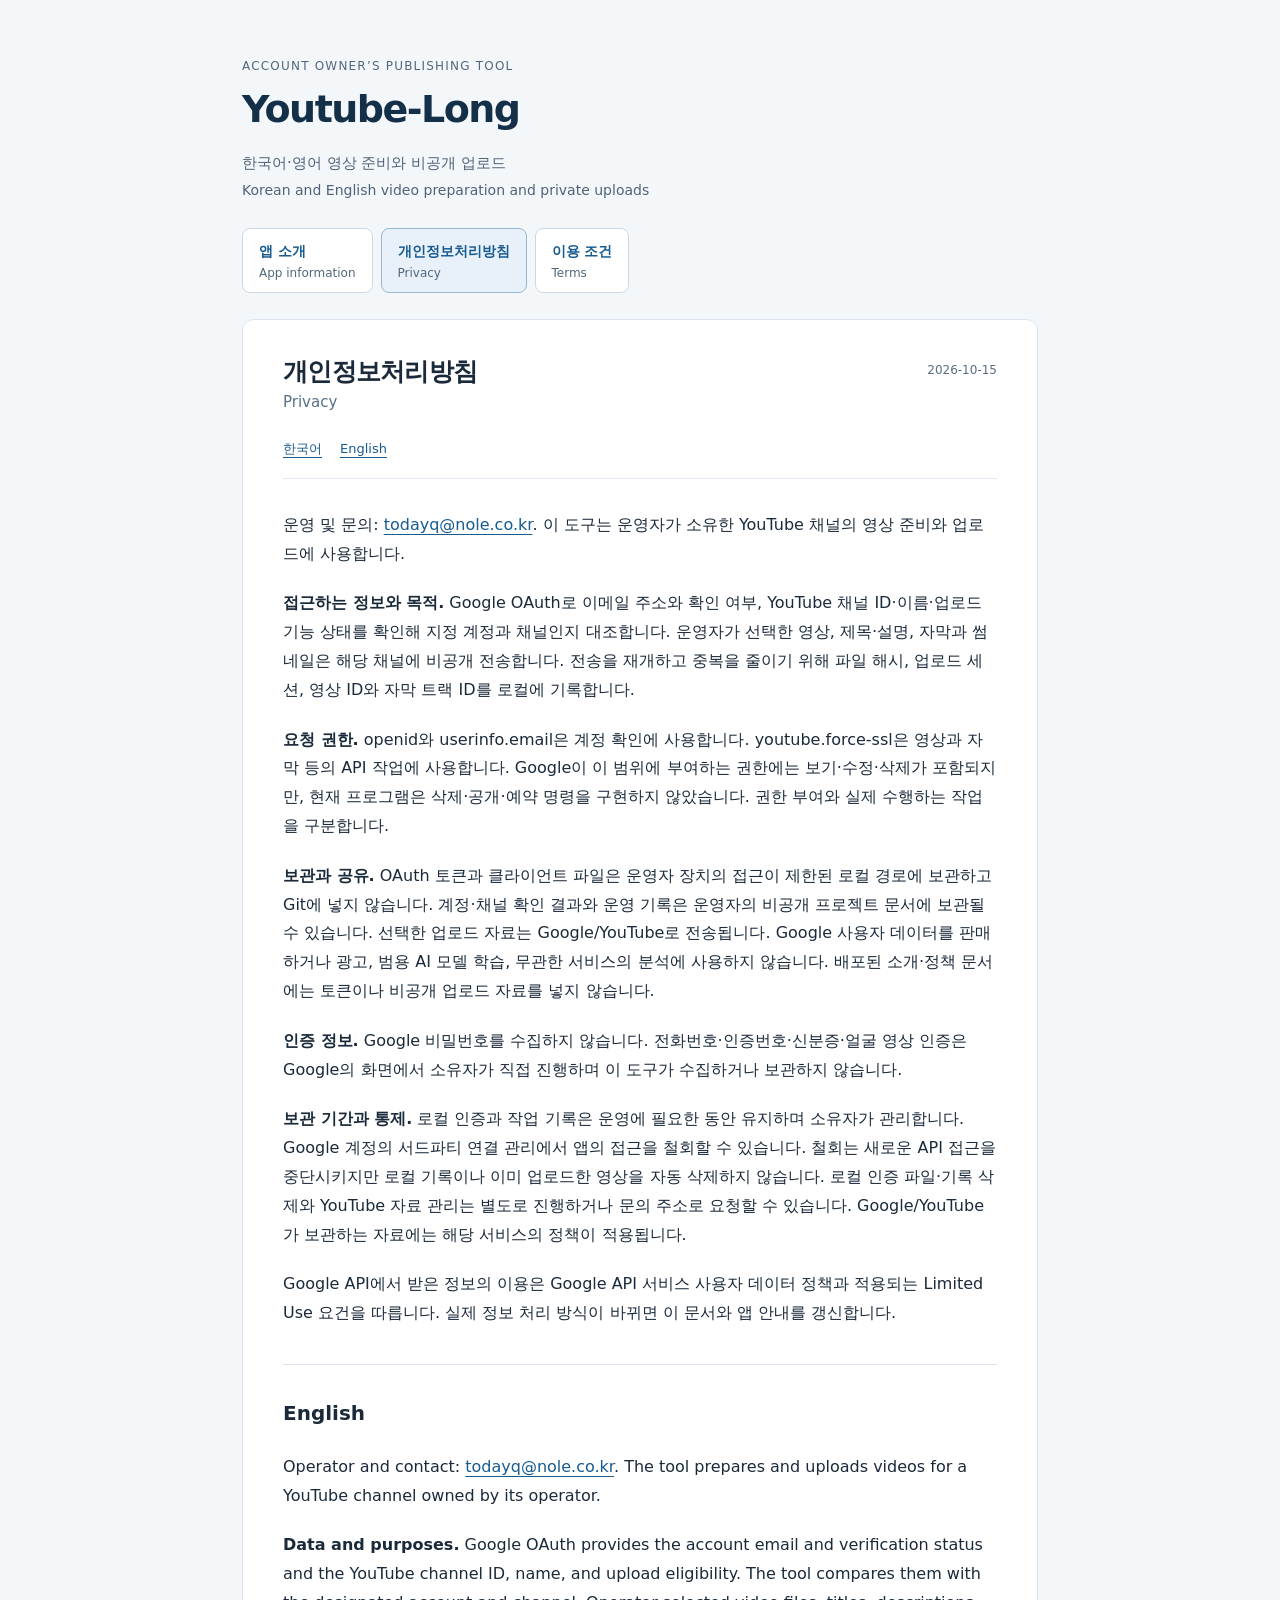
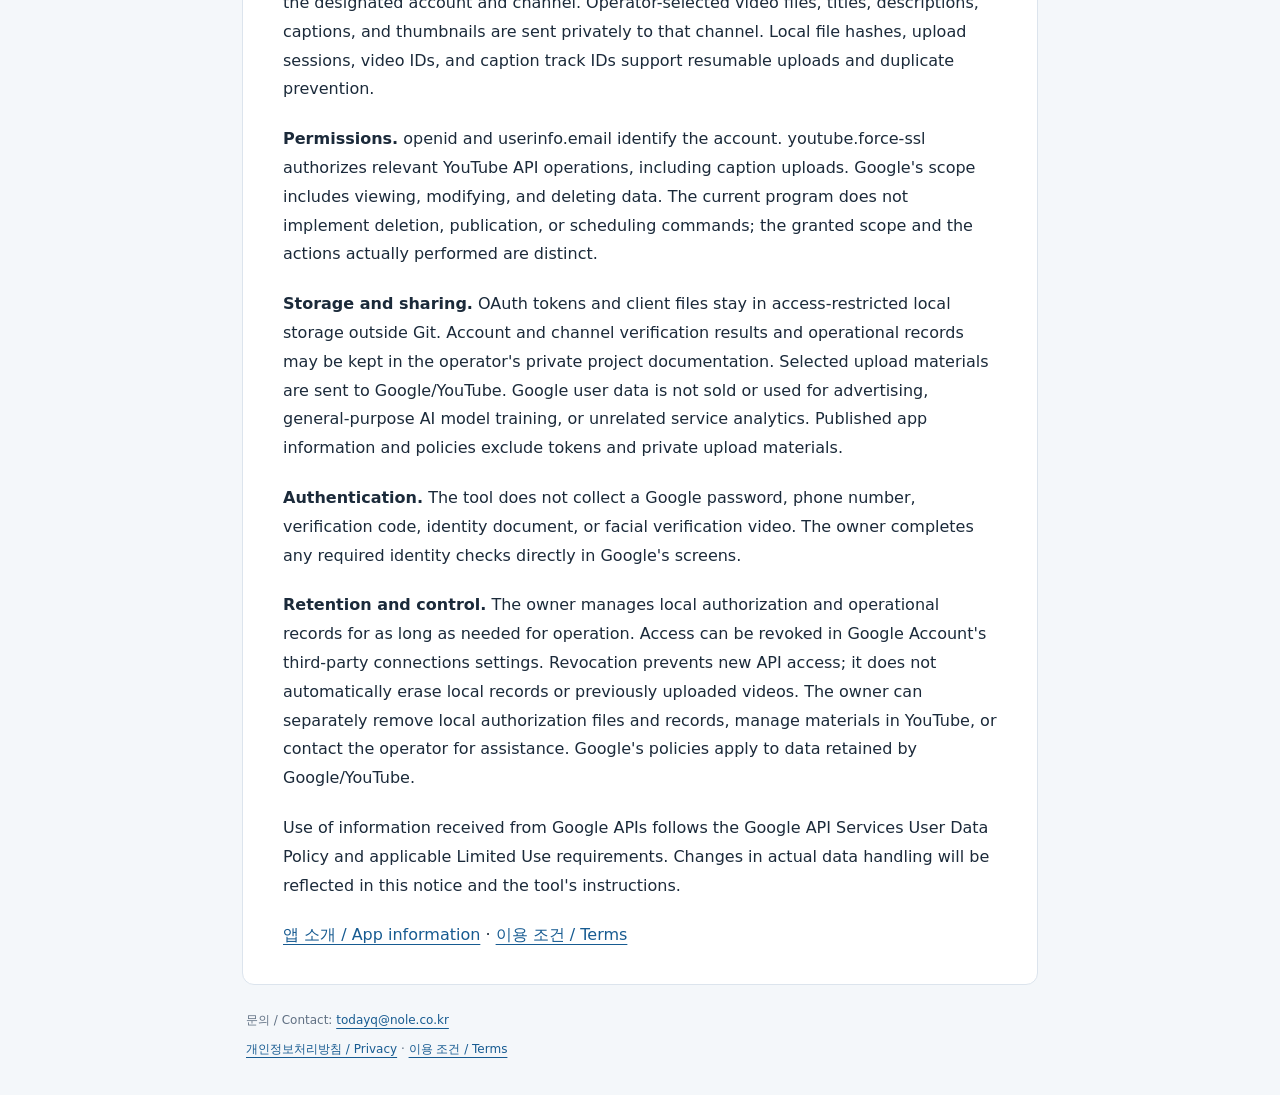
==== privacy.html @ 9e6e05d3 "Publish approved bilingual app privacy and terms pages" ====
<!doctype html>
<html lang="ko">
<head>
  <meta charset="utf-8">
  <meta name="viewport" content="width=device-width,initial-scale=1">
  <meta name="description" content="Youtube-Long 앱 소개, 개인정보처리방침 및 이용 조건. App information, privacy and terms.">
  <meta http-equiv="Content-Security-Policy" content="default-src 'none'; style-src 'self'; base-uri 'none'; form-action 'none'">
  <title>Youtube-Long · 개인정보처리방침 / Privacy</title>
  <link rel="stylesheet" href="styles.css">
</head>
<body>
  <a class="skip" href="#content">본문으로 / Skip to content</a>
  <div class="page">
    <header>
      <p class="eyebrow" lang="en">Account owner’s publishing tool</p>
      <a class="brand" href="index.html">Youtube-Long</a>
      <p class="intro">한국어·영어 영상 준비와 비공개 업로드<br><span lang="en">Korean and English video preparation and private uploads</span></p>
      <nav aria-label="문서 / Documents"><a href="index.html">앱 소개<span lang="en">App information</span></a>
<a href="privacy.html" aria-current="page">개인정보처리방침<span lang="en">Privacy</span></a>
<a href="terms.html">이용 조건<span lang="en">Terms</span></a></nav>
    </header>
    <main id="content">
      <div class="document-heading"><h1>개인정보처리방침<span lang="en">Privacy</span></h1><p class="date">2026-10-15</p></div>
      <div class="language-nav"><a href="#korean" lang="ko">한국어</a><a href="#english" lang="en">English</a></div>
      <section id="korean" lang="ko" aria-label="한국어"><p>운영 및 문의: <a href="mailto:todayq@nole.co.kr">todayq@nole.co.kr</a>. 이 도구는 운영자가 소유한 YouTube 채널의 영상 준비와 업로드에 사용합니다.</p>
<p><strong>접근하는 정보와 목적.</strong> Google OAuth로 이메일 주소와 확인 여부, YouTube 채널 ID·이름·업로드 기능 상태를 확인해 지정 계정과 채널인지 대조합니다. 운영자가 선택한 영상, 제목·설명, 자막과 썸네일은 해당 채널에 비공개 전송합니다. 전송을 재개하고 중복을 줄이기 위해 파일 해시, 업로드 세션, 영상 ID와 자막 트랙 ID를 로컬에 기록합니다.</p>
<p><strong>요청 권한.</strong> openid와 userinfo.email은 계정 확인에 사용합니다. youtube.force-ssl은 영상과 자막 등의 API 작업에 사용합니다. Google이 이 범위에 부여하는 권한에는 보기·수정·삭제가 포함되지만, 현재 프로그램은 삭제·공개·예약 명령을 구현하지 않았습니다. 권한 부여와 실제 수행하는 작업을 구분합니다.</p>
<p><strong>보관과 공유.</strong> OAuth 토큰과 클라이언트 파일은 운영자 장치의 접근이 제한된 로컬 경로에 보관하고 Git에 넣지 않습니다. 계정·채널 확인 결과와 운영 기록은 운영자의 비공개 프로젝트 문서에 보관될 수 있습니다. 선택한 업로드 자료는 Google/YouTube로 전송됩니다. Google 사용자 데이터를 판매하거나 광고, 범용 AI 모델 학습, 무관한 서비스의 분석에 사용하지 않습니다. 배포된 소개·정책 문서에는 토큰이나 비공개 업로드 자료를 넣지 않습니다.</p>
<p><strong>인증 정보.</strong> Google 비밀번호를 수집하지 않습니다. 전화번호·인증번호·신분증·얼굴 영상 인증은 Google의 화면에서 소유자가 직접 진행하며 이 도구가 수집하거나 보관하지 않습니다.</p>
<p><strong>보관 기간과 통제.</strong> 로컬 인증과 작업 기록은 운영에 필요한 동안 유지하며 소유자가 관리합니다. Google 계정의 서드파티 연결 관리에서 앱의 접근을 철회할 수 있습니다. 철회는 새로운 API 접근을 중단시키지만 로컬 기록이나 이미 업로드한 영상을 자동 삭제하지 않습니다. 로컬 인증 파일·기록 삭제와 YouTube 자료 관리는 별도로 진행하거나 문의 주소로 요청할 수 있습니다. Google/YouTube가 보관하는 자료에는 해당 서비스의 정책이 적용됩니다.</p>
<p>Google API에서 받은 정보의 이용은 Google API 서비스 사용자 데이터 정책과 적용되는 Limited Use 요건을 따릅니다. 실제 정보 처리 방식이 바뀌면 이 문서와 앱 안내를 갱신합니다.</p>
</section>
      <section id="english" lang="en" aria-label="English"><h2>English</h2><p>Operator and contact: <a href="mailto:todayq@nole.co.kr">todayq@nole.co.kr</a>. The tool prepares and uploads videos for a YouTube channel owned by its operator.</p>
<p><strong>Data and purposes.</strong> Google OAuth provides the account email and verification status and the YouTube channel ID, name, and upload eligibility. The tool compares them with the designated account and channel. Operator-selected video files, titles, descriptions, captions, and thumbnails are sent privately to that channel. Local file hashes, upload sessions, video IDs, and caption track IDs support resumable uploads and duplicate prevention.</p>
<p><strong>Permissions.</strong> openid and userinfo.email identify the account. youtube.force-ssl authorizes relevant YouTube API operations, including caption uploads. Google&#39;s scope includes viewing, modifying, and deleting data. The current program does not implement deletion, publication, or scheduling commands; the granted scope and the actions actually performed are distinct.</p>
<p><strong>Storage and sharing.</strong> OAuth tokens and client files stay in access-restricted local storage outside Git. Account and channel verification results and operational records may be kept in the operator&#39;s private project documentation. Selected upload materials are sent to Google/YouTube. Google user data is not sold or used for advertising, general-purpose AI model training, or unrelated service analytics. Published app information and policies exclude tokens and private upload materials.</p>
<p><strong>Authentication.</strong> The tool does not collect a Google password, phone number, verification code, identity document, or facial verification video. The owner completes any required identity checks directly in Google&#39;s screens.</p>
<p><strong>Retention and control.</strong> The owner manages local authorization and operational records for as long as needed for operation. Access can be revoked in Google Account&#39;s third-party connections settings. Revocation prevents new API access; it does not automatically erase local records or previously uploaded videos. The owner can separately remove local authorization files and records, manage materials in YouTube, or contact the operator for assistance. Google&#39;s policies apply to data retained by Google/YouTube.</p>
<p>Use of information received from Google APIs follows the Google API Services User Data Policy and applicable Limited Use requirements. Changes in actual data handling will be reflected in this notice and the tool&#39;s instructions.</p>
<p><a href="index.html">앱 소개 / App information</a> · <a href="terms.html">이용 조건 / Terms</a></p>
</section>
    </main>
    <footer><p>문의 / Contact: <a href="mailto:todayq@nole.co.kr">todayq@nole.co.kr</a></p><p><a href="privacy.html">개인정보처리방침 / Privacy</a> · <a href="terms.html">이용 조건 / Terms</a></p></footer>
  </div>
</body>
</html>
---- styles.css ----
:root{color-scheme:light;font-family:-apple-system,BlinkMacSystemFont,"Apple SD Gothic Neo",system-ui,sans-serif;color:#1b2a3a;background:#f4f7fa;line-height:1.8;font-size:16px}*{box-sizing:border-box}body{margin:0}a{color:#175b91;text-underline-offset:4px}a:hover{color:#102f4c}a:focus-visible{outline:3px solid #3292cc;outline-offset:4px;border-radius:3px}.skip{position:absolute;left:16px;top:-80px;background:#fff;padding:12px;z-index:1}.skip:focus{top:12px}.page{max-width:860px;margin:auto;padding:56px 32px 28px}header{padding-bottom:26px}.eyebrow{margin:0 0 9px;color:#52677c;font-size:12px;letter-spacing:.1em;text-transform:uppercase}.brand{display:inline-block;font-size:38px;line-height:1.2;font-weight:750;color:#142f48;text-decoration:none;letter-spacing:-.04em}.intro{color:#506278;font-size:15px;margin:18px 0 24px}.intro span{font-size:14px}nav{display:flex;gap:8px;flex-wrap:wrap}nav a{display:block;padding:10px 16px;border:1px solid #ccd9e5;border-radius:8px;text-decoration:none;font-size:14px;font-weight:600;background:#fff}nav a span{display:block;font-size:12px;font-weight:400;color:#51677c;line-height:1.5}nav a[aria-current=page]{background:#e8f1f9;border-color:#97b7d2}main{background:#fff;border:1px solid #dce4ed;border-radius:12px;padding:34px 40px;overflow-wrap:anywhere}.document-heading{display:flex;align-items:flex-start;justify-content:space-between;gap:16px}h1{margin:0;font-size:25px;line-height:1.4;letter-spacing:-.03em}h1 span{display:block;font-size:15px;color:#587087;font-weight:400;letter-spacing:0;margin-top:3px}.date{font-size:12px;color:#5a6e82;margin:6px 0 0;white-space:nowrap}.language-nav{display:flex;gap:18px;font-size:13px;margin:24px 0 32px;padding-bottom:17px;border-bottom:1px solid #e2e8ef}p{margin:0 0 21px}ul{padding-left:24px;margin:0 0 22px}li{margin-bottom:7px}strong{font-weight:650}h2{font-size:20px;margin:0 0 22px}#english{border-top:1px solid #dce4ed;margin-top:36px;padding-top:30px}section{scroll-margin-top:24px}section>:last-child{margin-bottom:0}footer{padding:25px 4px 0;color:#607083;font-size:12px}footer p{margin:0 0 7px}@media(max-width:600px){.page{padding:30px 16px 22px}.brand{font-size:32px}.intro{font-size:14px}.intro span{font-size:12px}nav{gap:6px}nav a{padding:9px 11px;font-size:12px}nav a span{font-size:10px}main{padding:25px 21px}.document-heading{display:block}h1{font-size:23px}.date{margin-top:12px}.language-nav{margin-top:20px}section{font-size:15px;line-height:1.85}}
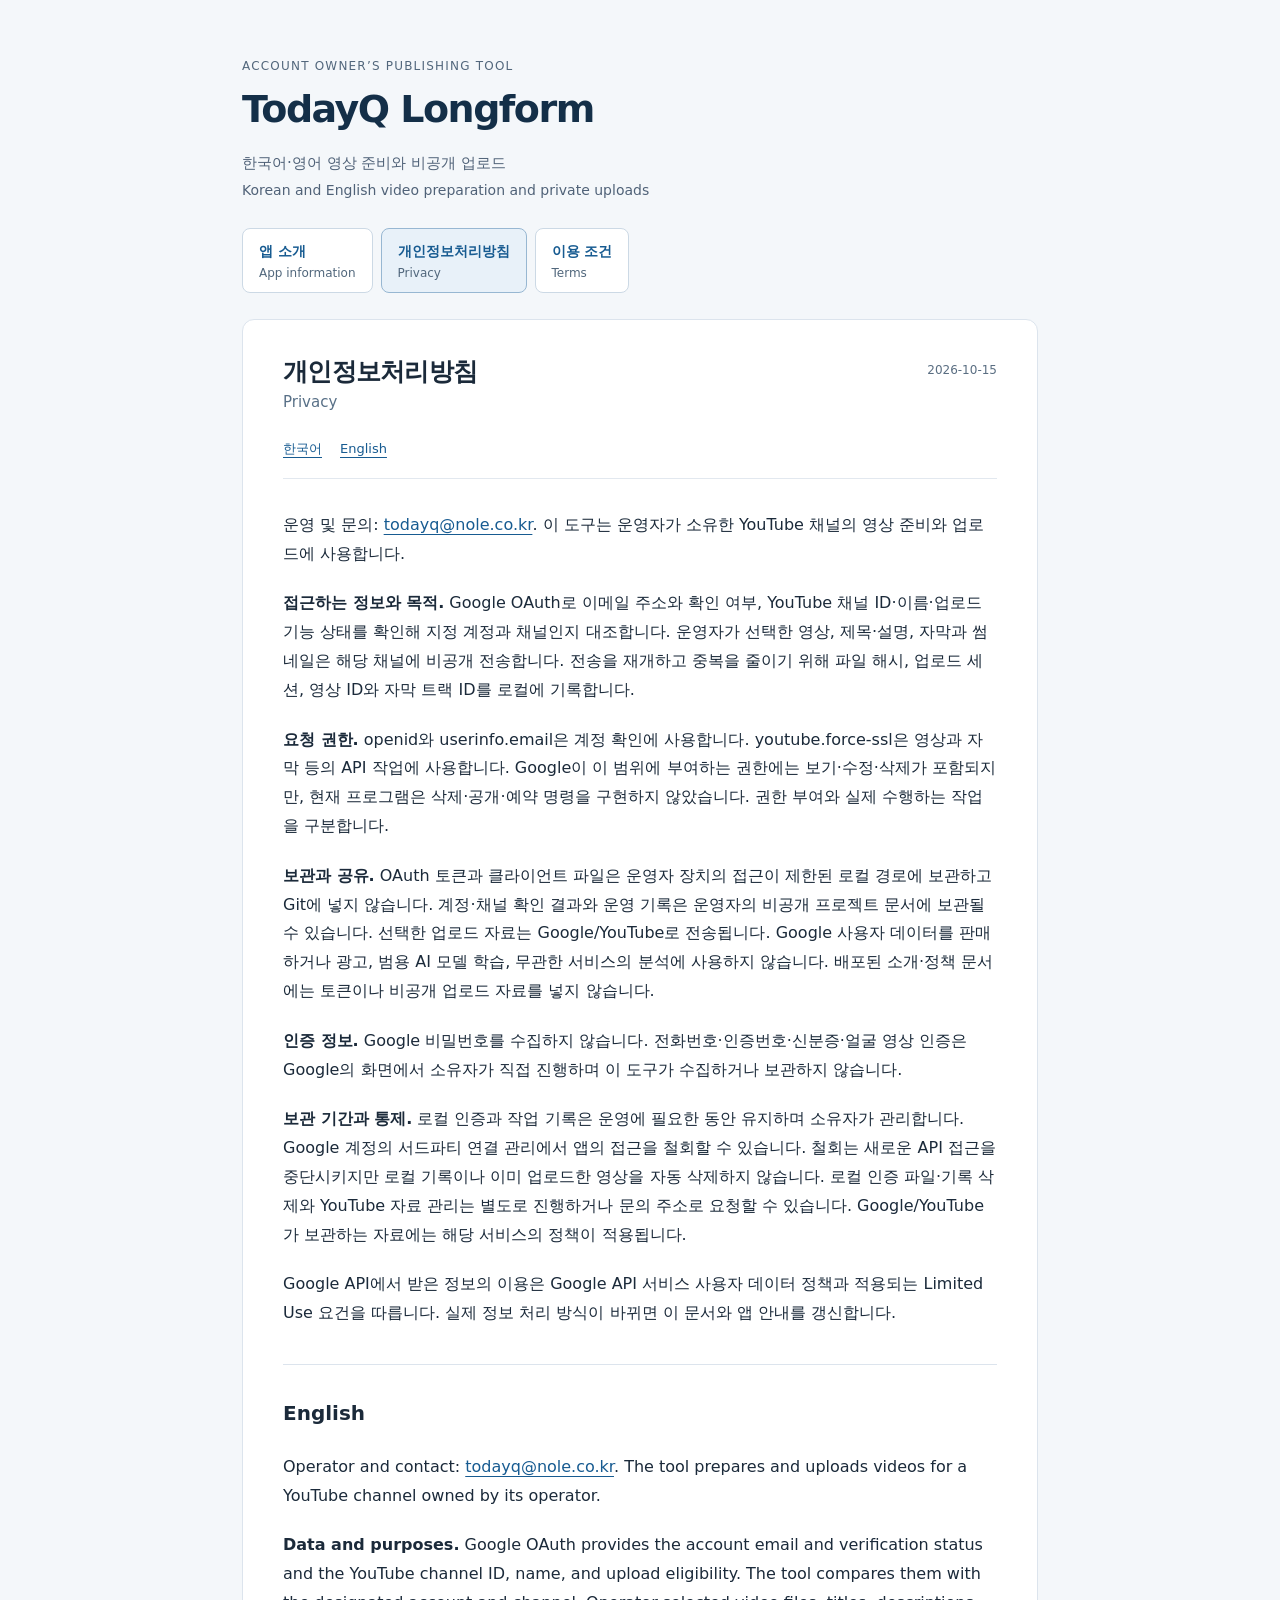
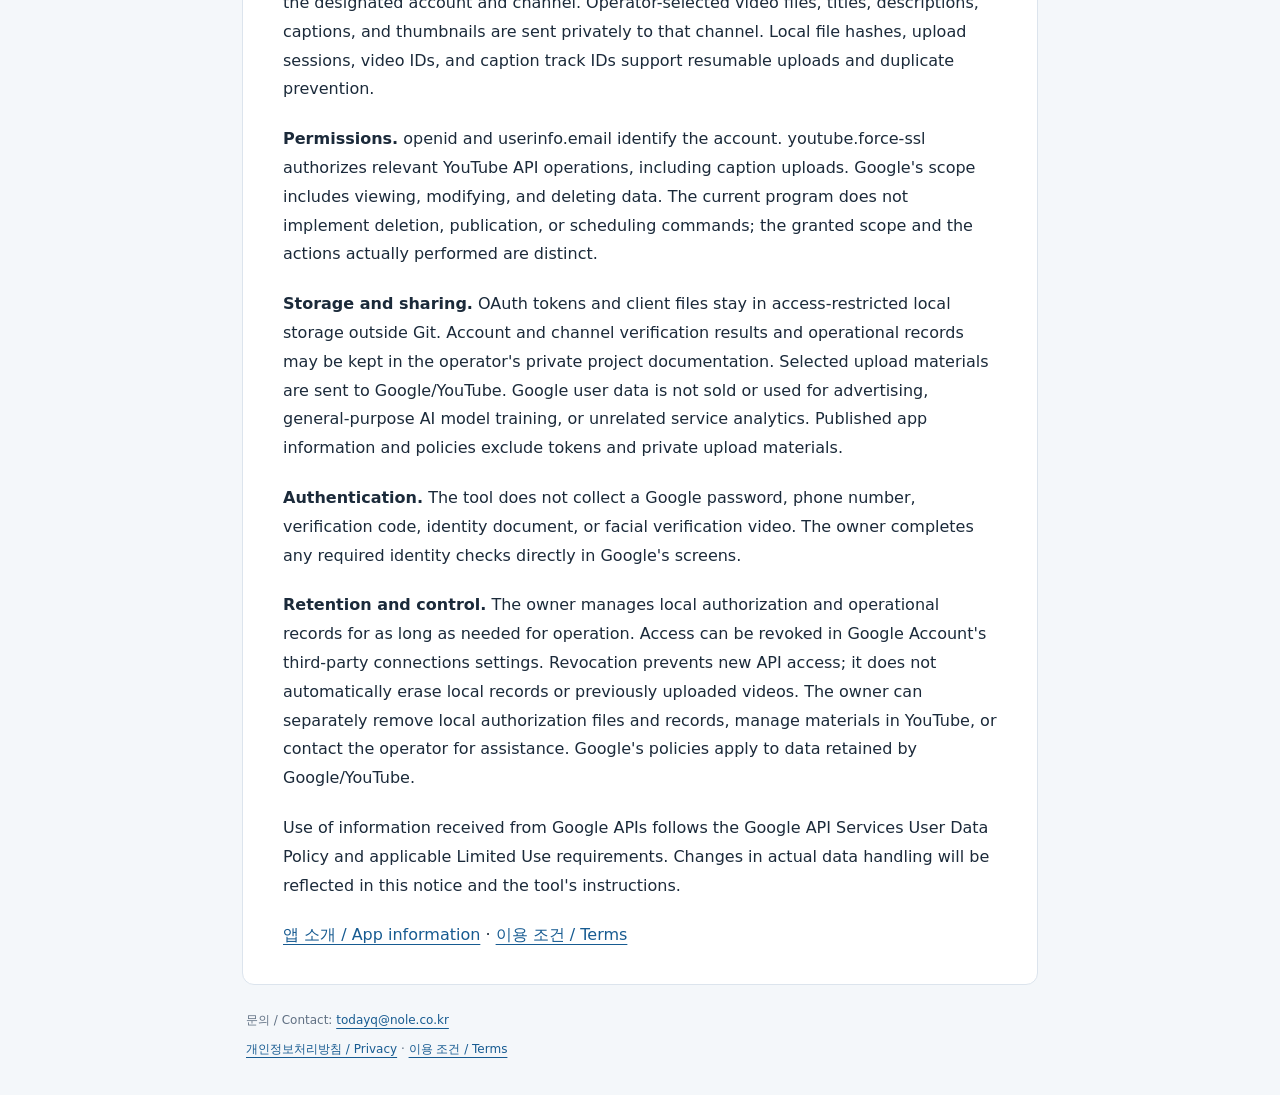
==== commit e96ed68a: "Align OAuth app display name with Google branding requirements" ====
--- a/privacy.html
+++ b/privacy.html
@@ -3,9 +3,9 @@
 <head>
   <meta charset="utf-8">
   <meta name="viewport" content="width=device-width,initial-scale=1">
-  <meta name="description" content="Youtube-Long 앱 소개, 개인정보처리방침 및 이용 조건. App information, privacy and terms.">
+  <meta name="description" content="TodayQ Longform 앱 소개, 개인정보처리방침 및 이용 조건. App information, privacy and terms.">
   <meta http-equiv="Content-Security-Policy" content="default-src 'none'; style-src 'self'; base-uri 'none'; form-action 'none'">
-  <title>Youtube-Long · 개인정보처리방침 / Privacy</title>
+  <title>TodayQ Longform · 개인정보처리방침 / Privacy</title>
   <link rel="stylesheet" href="styles.css">
 </head>
 <body>
@@ -13,7 +13,7 @@
   <div class="page">
     <header>
       <p class="eyebrow" lang="en">Account owner’s publishing tool</p>
-      <a class="brand" href="index.html">Youtube-Long</a>
+      <a class="brand" href="index.html">TodayQ Longform</a>
       <p class="intro">한국어·영어 영상 준비와 비공개 업로드<br><span lang="en">Korean and English video preparation and private uploads</span></p>
       <nav aria-label="문서 / Documents"><a href="index.html">앱 소개<span lang="en">App information</span></a>
 <a href="privacy.html" aria-current="page">개인정보처리방침<span lang="en">Privacy</span></a>
